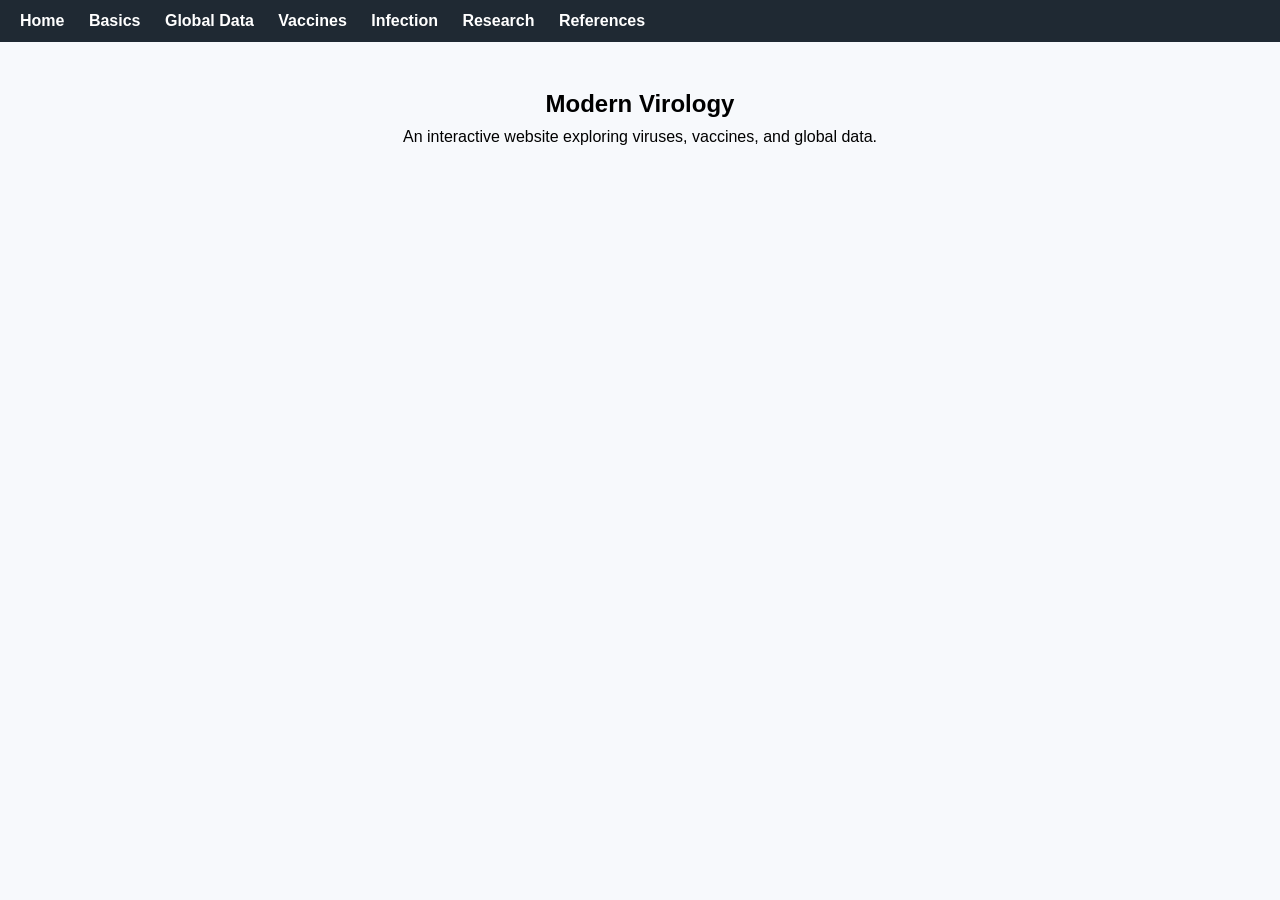
==== index.html @ c75a6fe2 "Add files via upload" ====
<!DOCTYPE html>
<html lang="en">
<head>
    <meta charset="UTF-8">
    <meta name="viewport" content="width=device-width, initial-scale=1.0">
    <title>Modern Virology</title>
    <link rel="stylesheet" href="css/styles.css">
</head>


<body>
    <nav>
        <a href="index.html">Home</a>
        <a href="pages/basics.html">Basics</a>
        <a href="pages/dashboard.html">Global Data</a>
        <a href="pages/vaccines.html">Vaccines</a>
        <a href="pages/infection.html">Infection</a>
        <a href="pages/research.html">Research</a>
        <a href="pages/references.html">References</a>
    </nav>
    <main>
        <section class="hero">
            <h1>Modern Virology</h1>
            <p>An interactive website exploring viruses, vaccines, and global data.</p>
        </section>
    </main>

</body>
</html>
---- css/styles.css ----
body {
    font-family: Arial, sans-serif;
    margin: 0;
    padding-top: 60px;
    background-color: #f7f9fc;
}
nav {
    position: fixed;
    top: 0;
    left: 0;
    width: 100%;
    background-color: #1f2933;
    padding: 12px 20px;
    z-index: 1000;

}

nav a {
    color: white;
    text-decoration: none;
    margin-right: 20px;
    font-weight: bold;
}

nav a:hover {
    text-decoration: underline;
}

main {
    max-width: 1200px;
    margin: 0 auto;
    padding: 30px 16px;
}
h1, p {
    text-align: center;
}
.hero {
    text-align: center;
    padding: 0px 0;
}
.hero h1 {
    margin-top: 0;
    margin-bottom: 10px;
}

.hero p {
    margin-top: 0px;
}
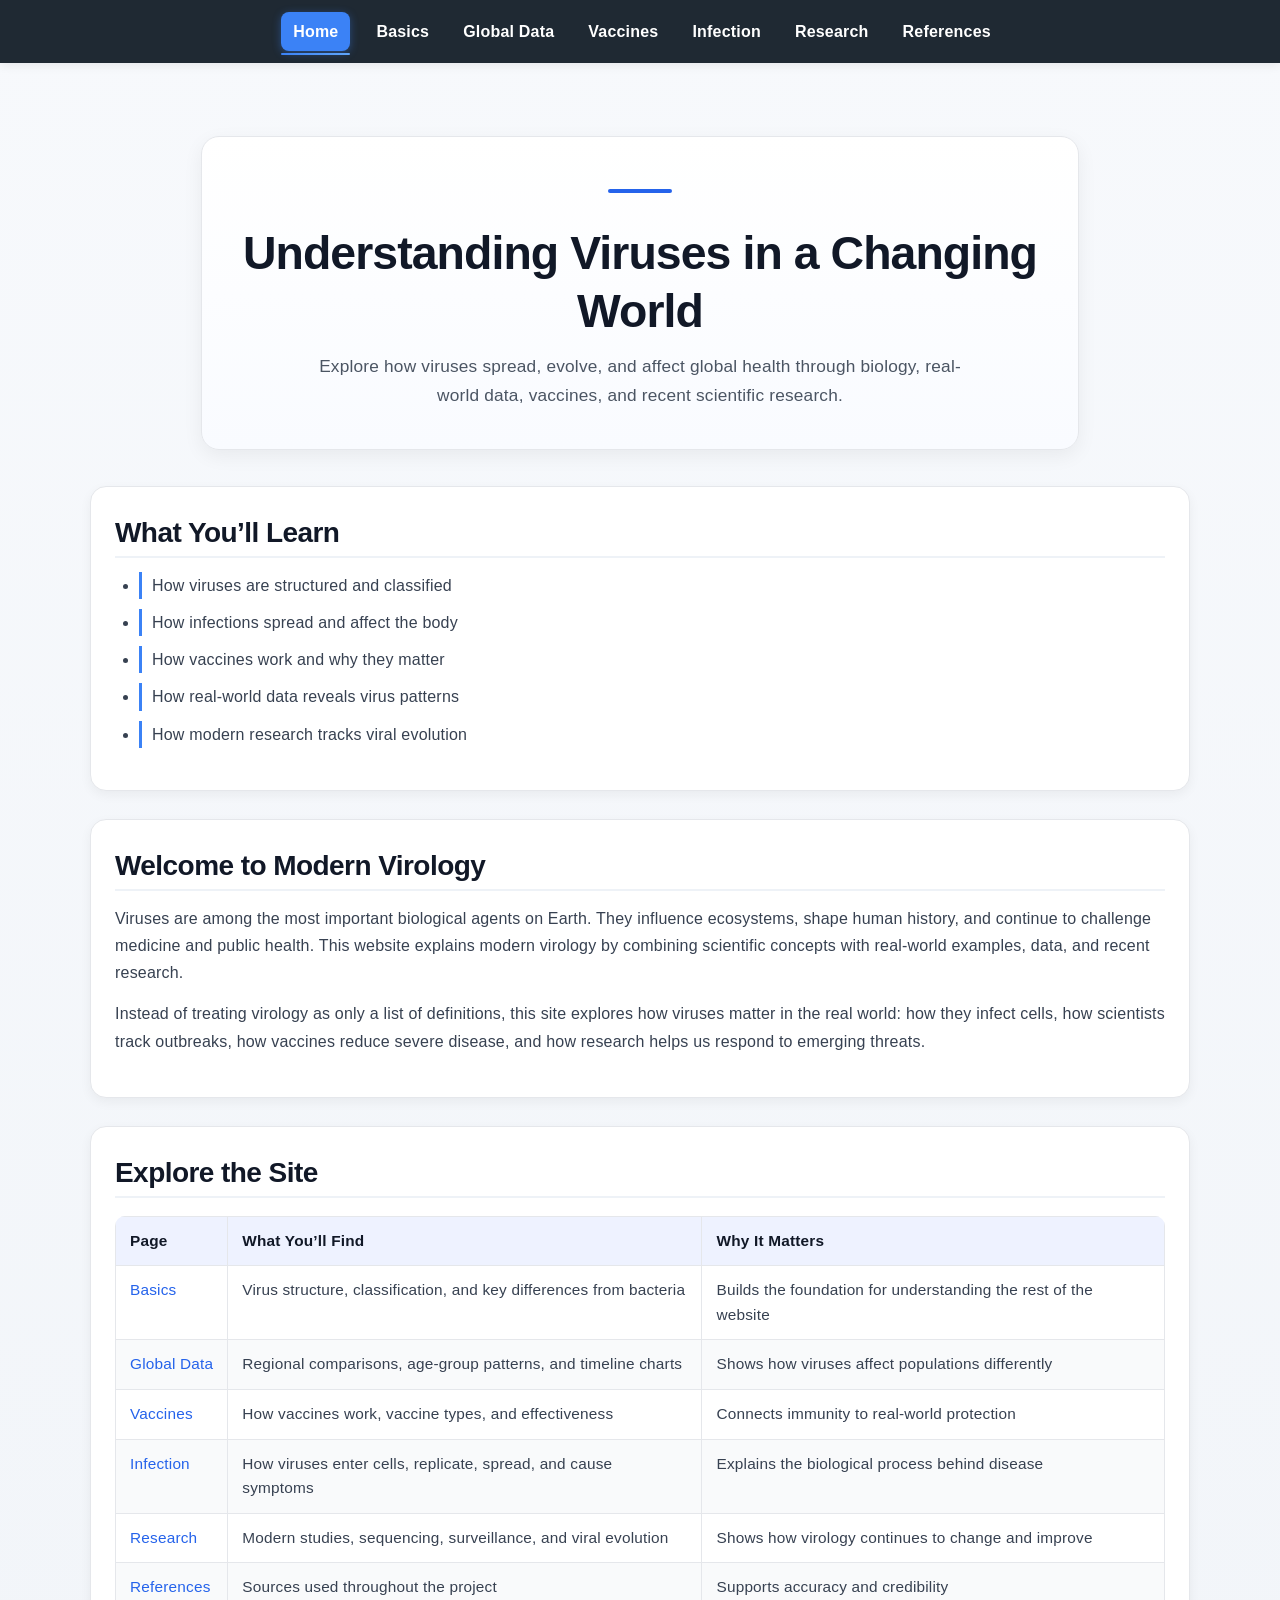
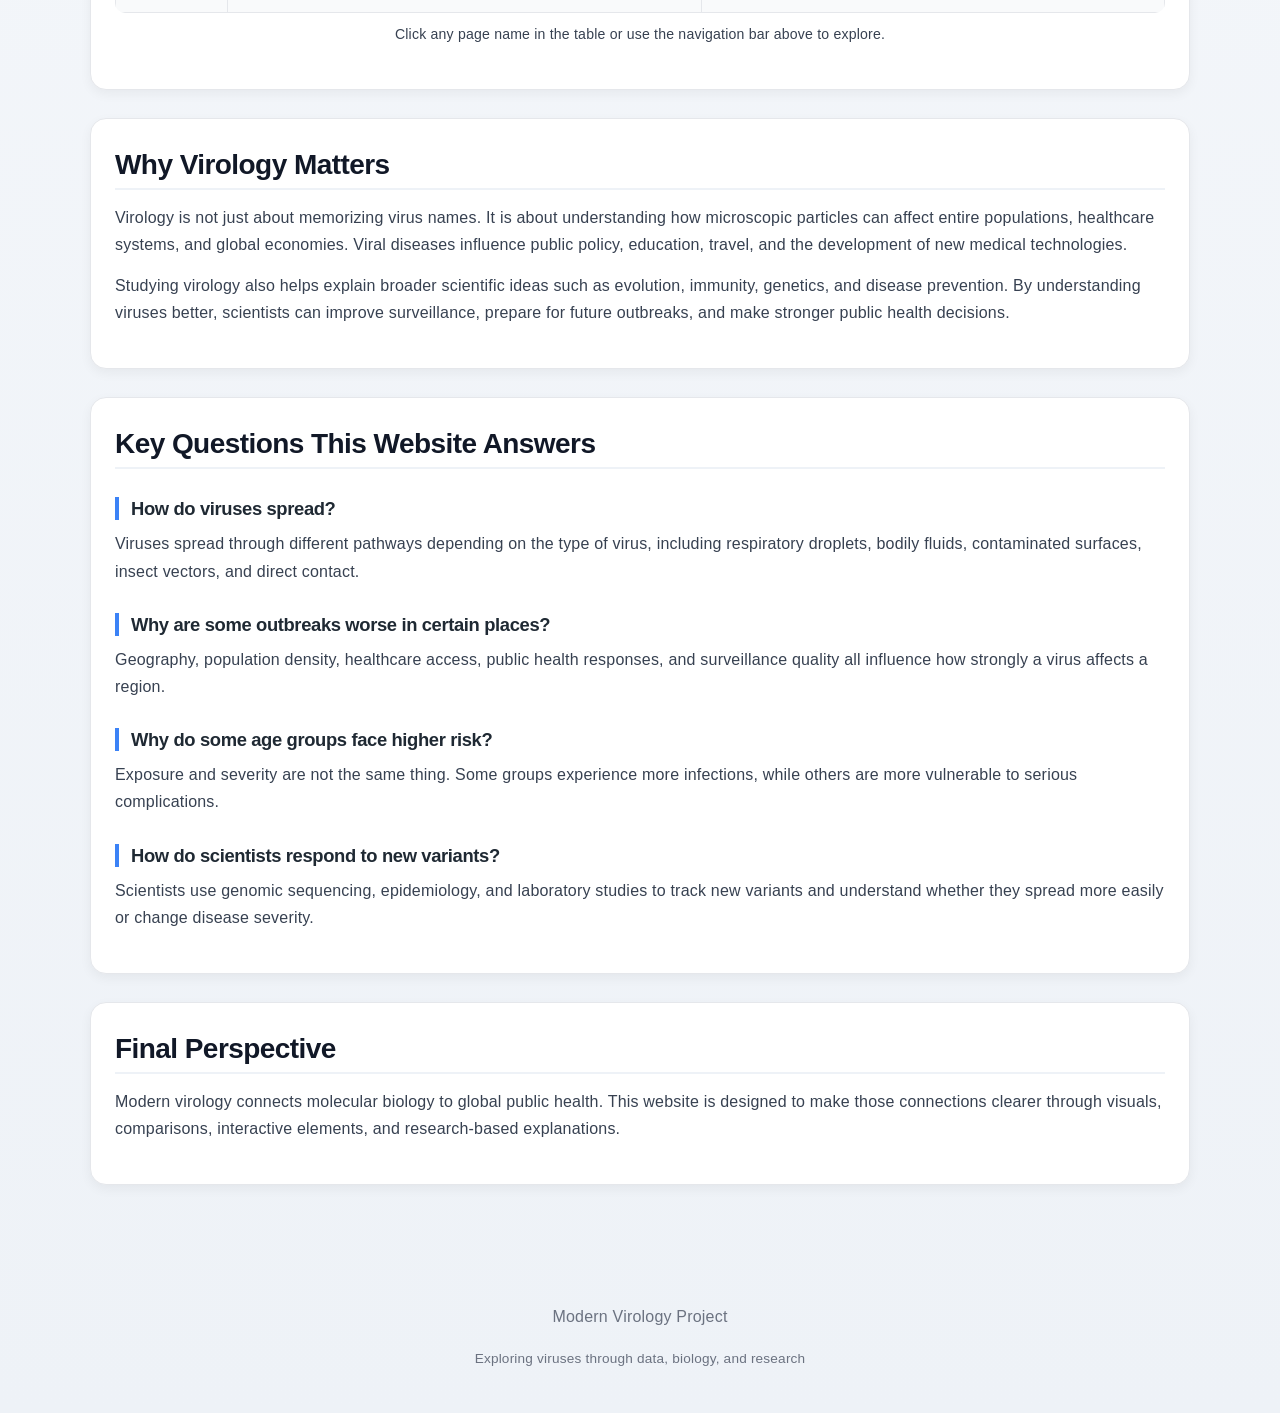
==== commit b6fc17c5: "Add files via upload" ====
--- a/index.html
+++ b/index.html
@@ -1,29 +1,162 @@
 <!DOCTYPE html>
 <html lang="en">
 <head>
-    <meta charset="UTF-8">
-    <meta name="viewport" content="width=device-width, initial-scale=1.0">
-    <title>Modern Virology</title>
-    <link rel="stylesheet" href="css/styles.css">
+  <meta charset="UTF-8" />
+  <meta name="viewport" content="width=device-width, initial-scale=1.0" />
+  <title>Modern Virology</title>
+  <link rel="icon" type="image/png" href="images/favicon.png">
+  <link rel="stylesheet" href="css/styles.css" />
 </head>
 
+<body>
 
-<body>
-    <nav>
-        <a href="index.html">Home</a>
-        <a href="pages/basics.html">Basics</a>
-        <a href="pages/dashboard.html">Global Data</a>
-        <a href="pages/vaccines.html">Vaccines</a>
-        <a href="pages/infection.html">Infection</a>
-        <a href="pages/research.html">Research</a>
-        <a href="pages/references.html">References</a>
-    </nav>
-    <main>
-        <section class="hero">
-            <h1>Modern Virology</h1>
-            <p>An interactive website exploring viruses, vaccines, and global data.</p>
-        </section>
-    </main>
+  <nav>
+    <a href="index.html" class="active">Home</a>
+    <a href="pages/basics.html">Basics</a>
+    <a href="pages/dashboard.html">Global Data</a>
+    <a href="pages/vaccines.html">Vaccines</a>
+    <a href="pages/infection.html">Infection</a>
+    <a href="pages/research.html">Research</a>
+    <a href="pages/references.html">References</a>
+  </nav>
 
+  <main>
+    <header class="page-hero">
+      <h1>Understanding Viruses in a Changing World</h1>
+      <p class="hero-subtitle">
+        Explore how viruses spread, evolve, and affect global health through biology, real-world data, vaccines, and recent scientific research.
+      </p>
+    </header>
+
+    <section class="section-card">
+      <h2>What You’ll Learn</h2>
+      <ul class="styled-list">
+        <li>How viruses are structured and classified</li>
+        <li>How infections spread and affect the body</li>
+        <li>How vaccines work and why they matter</li>
+        <li>How real-world data reveals virus patterns</li>
+        <li>How modern research tracks viral evolution</li>
+      </ul>
+    </section>
+
+    <section class="section-card">
+      <h2>Welcome to Modern Virology</h2>
+      <p>
+        Viruses are among the most important biological agents on Earth. They influence ecosystems, shape human history,
+        and continue to challenge medicine and public health. This website explains modern virology by combining scientific
+        concepts with real-world examples, data, and recent research.
+      </p>
+      <p>
+        Instead of treating virology as only a list of definitions, this site explores how viruses matter in the real world:
+        how they infect cells, how scientists track outbreaks, how vaccines reduce severe disease, and how research helps us
+        respond to emerging threats.
+      </p>
+    </section>
+
+    <section class="section-card">
+      <h2>Explore the Site</h2>
+
+      <table class="comparison-table">
+        <thead>
+          <tr>
+            <th>Page</th>
+            <th>What You’ll Find</th>
+            <th>Why It Matters</th>
+          </tr>
+        </thead>
+        <tbody>
+          <tr>
+            <td><a href="pages/basics.html">Basics</a></td>
+            <td>Virus structure, classification, and key differences from bacteria</td>
+            <td>Builds the foundation for understanding the rest of the website</td>
+          </tr>
+          <tr>
+            <td><a href="pages/dashboard.html">Global Data</a></td>
+            <td>Regional comparisons, age-group patterns, and timeline charts</td>
+            <td>Shows how viruses affect populations differently</td>
+          </tr>
+          <tr>
+            <td><a href="pages/vaccines.html">Vaccines</a></td>
+            <td>How vaccines work, vaccine types, and effectiveness</td>
+            <td>Connects immunity to real-world protection</td>
+          </tr>
+          <tr>
+            <td><a href="pages/infection.html">Infection</a></td>
+            <td>How viruses enter cells, replicate, spread, and cause symptoms</td>
+            <td>Explains the biological process behind disease</td>
+          </tr>
+          <tr>
+            <td><a href="pages/research.html">Research</a></td>
+            <td>Modern studies, sequencing, surveillance, and viral evolution</td>
+            <td>Shows how virology continues to change and improve</td>
+          </tr>
+          <tr>
+            <td><a href="pages/references.html">References</a></td>
+            <td>Sources used throughout the project</td>
+            <td>Supports accuracy and credibility</td>
+          </tr>
+        </tbody>
+      </table>
+
+      <p class="image-caption">
+        Click any page name in the table or use the navigation bar above to explore.
+      </p>
+    </section>
+
+    <section class="section-card">
+      <h2>Why Virology Matters</h2>
+      <p>
+        Virology is not just about memorizing virus names. It is about understanding how microscopic particles can affect
+        entire populations, healthcare systems, and global economies. Viral diseases influence public policy, education,
+        travel, and the development of new medical technologies.
+      </p>
+      <p>
+        Studying virology also helps explain broader scientific ideas such as evolution, immunity, genetics, and disease
+        prevention. By understanding viruses better, scientists can improve surveillance, prepare for future outbreaks, and
+        make stronger public health decisions.
+      </p>
+    </section>
+
+    <section class="section-card">
+      <h2>Key Questions This Website Answers</h2>
+
+      <h3>How do viruses spread?</h3>
+      <p>
+        Viruses spread through different pathways depending on the type of virus, including respiratory droplets, bodily fluids,
+        contaminated surfaces, insect vectors, and direct contact.
+      </p>
+
+      <h3>Why are some outbreaks worse in certain places?</h3>
+      <p>
+        Geography, population density, healthcare access, public health responses, and surveillance quality all influence how
+        strongly a virus affects a region.
+      </p>
+
+      <h3>Why do some age groups face higher risk?</h3>
+      <p>
+        Exposure and severity are not the same thing. Some groups experience more infections, while others are more vulnerable
+        to serious complications.
+      </p>
+
+      <h3>How do scientists respond to new variants?</h3>
+      <p>
+        Scientists use genomic sequencing, epidemiology, and laboratory studies to track new variants and understand whether
+        they spread more easily or change disease severity.
+      </p>
+    </section>
+
+    <section class="section-card">
+      <h2>Final Perspective</h2>
+      <p>
+        Modern virology connects molecular biology to global public health. This website is designed to make those connections
+        clearer through visuals, comparisons, interactive elements, and research-based explanations.
+      </p>
+    </section>
+  </main>
+  <footer class="footer">
+      <p>Modern Virology Project</p>
+      <p class="footer-sub">Exploring viruses through data, biology, and research</p>
+  </footer>
+  <script src="js/script.js"></script>
 </body>
-</html>
+</html>
--- a/css/styles.css
+++ b/css/styles.css
@@ -1,49 +1,553 @@
+html {
+    scroll-behavior: smooth;
+}
+
+:target {
+    scroll-margin-top: 90px;
+}
+
 body {
-    font-family: Arial, sans-serif;
+    font-family: 'Inter', sans-serif;
     margin: 0;
-    padding-top: 60px;
-    background-color: #f7f9fc;
-}
+    padding-top: 80px;
+    background: linear-gradient(to bottom, #f7f9fc, #eef2f7);
+    color: #111827;
+    line-height: 1.7;
+    letter-spacing: 0.2px;
+}
+
 nav {
     position: fixed;
     top: 0;
     left: 0;
     width: 100%;
+
+    display: flex;
+    justify-content: center;    
+    align-items: center;
+    flex-wrap: wrap;             
+    gap: 18px;                   
+
     background-color: #1f2933;
-    padding: 12px 20px;
+    padding: 12px 16px;
     z-index: 1000;
-
+    box-sizing: border-box;
+
+    box-shadow: 0 2px 10px rgba(0, 0, 0, 0.08);
 }
 
 nav a {
+    position: relative;
     color: white;
     text-decoration: none;
-    margin-right: 20px;
-    font-weight: bold;
+    font-weight: 600;
+
+    padding: 6px 8px;
+    border-radius: 6px;
+
+    transition: all 0.2s ease;
+}
+
+nav a::after {
+    content: "";
+    position: absolute;
+    left: 0;
+    bottom: -4px;
+
+    width: 0%;
+    height: 2px;
+
+    background: linear-gradient(90deg, #3b82f6, #60a5fa);
+    border-radius: 2px;
+
+    transition: width 0.25s ease;
 }
 
 nav a:hover {
-    text-decoration: underline;
+    background: rgba(59, 130, 246, 0.15);
+    border-radius: 8px;
+}
+nav a:hover::after {
+    width: 100%;
+}
+
+
+nav a.active {
+    background: #3b82f6;
+    box-shadow: 0 2px 8px rgba(59, 130, 246, 0.4);
+    color: white;
+    padding: 6px 12px;
+    border-radius: 8px;
+}
+
+
+nav a.active::after {
+    width: 100%;
 }
 
 main {
-    max-width: 1200px;
+    max-width: 1100px;
     margin: 0 auto;
-    padding: 30px 16px;
-}
-h1, p {
+    padding: 36px 20px 48px;
+}
+
+h1,
+h2,
+h3 {
+    font-family: 'Inter', sans-serif;
+    font-weight: 700;
+    line-height: 1.25;
+    letter-spacing: -0.02em;
+}
+
+h1 {
     text-align: center;
 }
+
+p,
+li {
+    font-family: 'Roboto', sans-serif;
+}
+
 .hero {
     text-align: center;
-    padding: 0px 0;
-}
+    padding: 0;
+}
+
 .hero h1 {
     margin-top: 0;
     margin-bottom: 10px;
 }
 
 .hero p {
-    margin-top: 0px;
-}
-
+    margin-top: 0;
+}
+
+.page-hero {
+    text-align: center;
+    padding: 52px 28px 38px;
+    margin-top: 20px;
+    margin-bottom: 36px;
+    background: linear-gradient(to bottom, #ffffff, #f9fbff);
+    border: 1px solid #e5e7eb;
+    border-radius: 18px;
+    max-width: 820px;
+    margin-left: auto;
+    margin-right: auto;
+    box-shadow: 0 6px 20px rgba(0,0,0,0.06);
+}
+
+.page-hero::before {
+    content: "";
+    display: block;
+    width: 64px;
+    height: 4px;
+    background-color: #2563eb;
+    margin: 0 auto 16px;
+    border-radius: 999px;
+}
+
+.page-hero h1 {
+    font-size: clamp(2.1rem, 4vw, 2.9rem);
+    margin-bottom: 12px;
+    color: #111827;
+}
+
+.hero-subtitle {
+    font-size: 1.08rem;
+    color: #4b5563;
+    max-width: 660px;
+    margin: 0 auto;
+    line-height: 1.7;
+}
+
+.section-card {
+    background: #ffffff;
+    text-align: left;
+    padding: 28px 24px;
+    border-radius: 16px;
+    margin: 24px 0;
+    border: 1px solid #e5e7eb;
+    box-shadow: 0 4px 12px rgba(0,0,0,0.05);
+    transition: transform 0.2s ease, box-shadow 0.2s ease;
+}
+
+.section-card:hover {
+    transform: translateY(-4px);
+    box-shadow: 0 10px 24px rgba(0,0,0,0.08);
+}
+
+.section-card + .section-card {
+    margin-top: 28px;
+}
+
+main .section-card {
+    text-align: left;
+}
+
+.section-card h2 {
+    margin-top: 0;
+    margin-bottom: 14px;
+    font-size: 1.75rem;
+    color: #111827;
+    border-bottom: 2px solid #eef2f7;
+    padding-bottom: 6px;
+}
+
+.section-card h3 {
+    margin-top: 1.75rem;
+    margin-bottom: 10px;
+    font-size: 1.15rem;
+    font-weight: 600;
+    color: #1f2933;
+    border-left: 4px solid #3b82f6;
+    padding-left: 12px;
+}
+
+.section-card p {
+    margin-top: 0;
+    margin-bottom: 14px;
+    line-height: 1.7;
+    color: #374151;
+}
+
+.section-card ul,
+.section-card ol {
+    padding-left: 24px;
+    margin-top: 0;
+    margin-bottom: 14px;
+}
+
+.section-card li {
+    margin-bottom: 10px;
+    color: #374151;
+}
+
+.card-header {
+    display: flex;
+    align-items: center;
+    gap: 10px;
+    margin-bottom: 12px;
+}
+
+.card-icon {
+    font-size: 1.6rem;
+}
+
+.card-link {
+    display: inline-block;
+    margin-top: 12px;
+    font-weight: 600;
+    color: #3b82f6;
+    text-decoration: none;
+}
+
+.card-link:hover {
+    text-decoration: underline;
+}
+
+.figure {
+    margin: 20px 0 24px;
+}
+
+.classification-image {
+    display: block;
+    max-width: 100%;
+    height: auto;
+    margin: 0 auto;
+    border-radius: 10px;
+    box-shadow: 0 4px 14px rgba(15, 23, 42, 0.08);
+}
+
+.image-caption {
+    margin: 8px auto 0;
+    font-size: 0.88rem;
+    color: #6b7280;
+    text-align: center;
+    max-width: 800px;
+    line-height: 1.5;
+}
+
+.comparison-table {
+    width: 100%;
+    border-collapse: collapse;
+    margin: 18px 0 10px;
+    font-size: 0.96rem;
+    border-radius: 10px;
+    overflow: hidden;
+    background-color: #ffffff;
+}
+
+.comparison-table th,
+.comparison-table td {
+    border: 1px solid #e5e7eb;
+    padding: 12px 14px;
+    text-align: left;
+    vertical-align: top;
+    line-height: 1.6;
+}
+
+.comparison-table th {
+    background-color: #eef2ff;
+    font-weight: 700;
+    color: #111827;
+}
+
+.comparison-table td {
+    color: #374151;
+}
+
+.comparison-table tr:nth-child(even) {
+    background-color: #f9fafb;
+}
+
+.comparison-table tr:hover {
+    background-color: #eef4ff;
+}
+
+.citation {
+    font-size: 0.82em;
+    vertical-align: super;
+    color: #2563eb;
+    text-decoration: none;
+    font-weight: 600;
+}
+
+.citation:hover {
+    text-decoration: underline;
+}
+
+.section-card li:target {
+    background-color: #fff8c5;
+    box-shadow: inset 0 0 0 8px #fff8c5;
+    border-radius: 8px;
+}
+
+.section-card ol li {
+    line-height: 1.7;
+    padding-left: 24px;
+    text-indent: -24px;
+    overflow-wrap: anywhere;
+    word-break: break-word;
+}
+
+.section-card em {
+    font-style: italic;
+}
+
+.section-card a {
+    color: #2563eb;
+    text-decoration: none;
+    position: relative;
+
+    font-weight: 500;
+    transition: color 0.2s ease;
+}
+
+.section-card a::after {
+    content: "";
+    position: absolute;
+    left: 0;
+    bottom: -2px;
+
+    width: 0%;
+    height: 2px;
+
+    background: #2563eb;
+    border-radius: 2px;
+
+    transition: width 0.2s ease;
+}
+
+.section-card a:hover {
+    color: #1d4ed8;
+}
+
+.section-card a:hover::after {
+    width: 100%;
+}
+
+.section-card a:visited {
+    color: #6f42c1;
+}
+
+.highlight-note {
+    background-color: #eff6ff;
+    border-left: 4px solid #3b82f6;
+    padding: 12px 14px;
+    border-radius: 8px;
+    color: #1e3a8a;
+    margin: 16px 0;
+}
+.footer {
+    text-align: center;
+    padding: 30px 10px;
+    color: #6b7280;
+}
+
+.footer-sub {
+    font-size: 0.85rem;
+    margin-top: 5px;
+}
+.back-to-top {
+    position: fixed;
+    right: 24px;
+    bottom: 24px;
+    width: 42px;
+    height: 42px;
+    border: none;
+    border-radius: 50%;
+    background-color: #2563eb;
+    color: white;
+    font-size: 1.3rem;
+    font-weight: 700;
+    cursor: pointer;
+    opacity: 0;
+    pointer-events: none;
+    transition: opacity 0.2s ease, transform 0.2s ease;
+    box-shadow: 0 6px 18px rgba(15, 23, 42, 0.2);
+}
+
+.back-to-top.show {
+    opacity: 1;
+    pointer-events: auto;
+}
+
+.back-to-top:hover {
+    transform: translateY(-3px);
+}
+
+.collapsible-title {
+    cursor: pointer;
+    user-select: none;
+}
+
+.collapsible-title::after {
+    content: " +";
+    color: #2563eb;
+}
+
+.collapsible-title.open::after {
+    content: " −";
+}
+
+.collapsible-content {
+    max-height: 0;
+    overflow: hidden;
+    transition: max-height 0.25s ease;
+}
+
+.collapsible-content.open {
+    max-height: 2000px;
+}
+
+canvas {
+    max-width: 900px;
+    margin: 24px auto;
+    display: block;
+    opacity: 0;
+    transform: translateY(10px);
+    animation: fadeInChart 0.6s ease forwards;
+}
+
+@keyframes fadeInChart {
+    to {
+        opacity: 1;
+        transform: translateY(0);
+    }
+}
+.chart-box {
+    background: #f9fafb;
+    border: 1px solid #e5e7eb;
+    border-radius: 14px;
+    padding: 20px;
+    margin: 20px 0;
+}
+
+.chart-controls {
+    display: flex;
+    align-items: center;
+    gap: 10px;
+    margin-bottom: 18px;
+    flex-wrap: wrap;
+}
+
+.chart-controls label {
+    font-weight: 600;
+    color: #374151;
+}
+
+.chart-controls select {
+    padding: 8px 10px;
+    border: 1px solid #cbd5e1;
+    border-radius: 8px;
+    background-color: white;
+    font-family: inherit;
+    font-size: 0.95rem;
+}
+
+.chart-box canvas {
+    width: 100% !important;
+    max-width: 850px;
+    height: 360px !important;
+    margin: 0 auto;
+    display: block;
+}
+.styled-list li {
+    margin-top: 10px;
+    margin-bottom: 10px;
+    padding-left: 10px;
+    border-left: 3px solid #3b82f6;
+}
+select {
+    transition: border 0.2s ease, box-shadow 0.2s ease;
+}
+
+select:focus {
+    outline: none;
+    border-color: #3b82f6;
+    box-shadow: 0 0 0 2px rgba(59,130,246,0.2);
+}
+
+@media (max-width: 768px) {
+    body {
+        padding-top: 72px;
+    }
+
+    nav {
+        padding: 12px 16px;
+    }
+
+    nav a {
+        margin-right: 14px;
+        font-size: 0.95rem;
+    }
+
+    main {
+        padding: 24px 14px 36px;
+    }
+
+    .page-hero {
+        padding: 40px 18px 30px;
+        border-radius: 14px;
+    }
+
+    .section-card {
+        padding: 20px 16px;
+        border-radius: 12px;
+        transition: transform 0.2s ease, box-shadow 0.2s ease;
+    }
+
+    .section-card h2 {
+        font-size: 1.5rem;
+    }
+
+    .comparison-table {
+        font-size: 0.9rem;
+    }
+
+    .comparison-table th,
+    .comparison-table td {
+        padding: 10px;
+    }
+}
